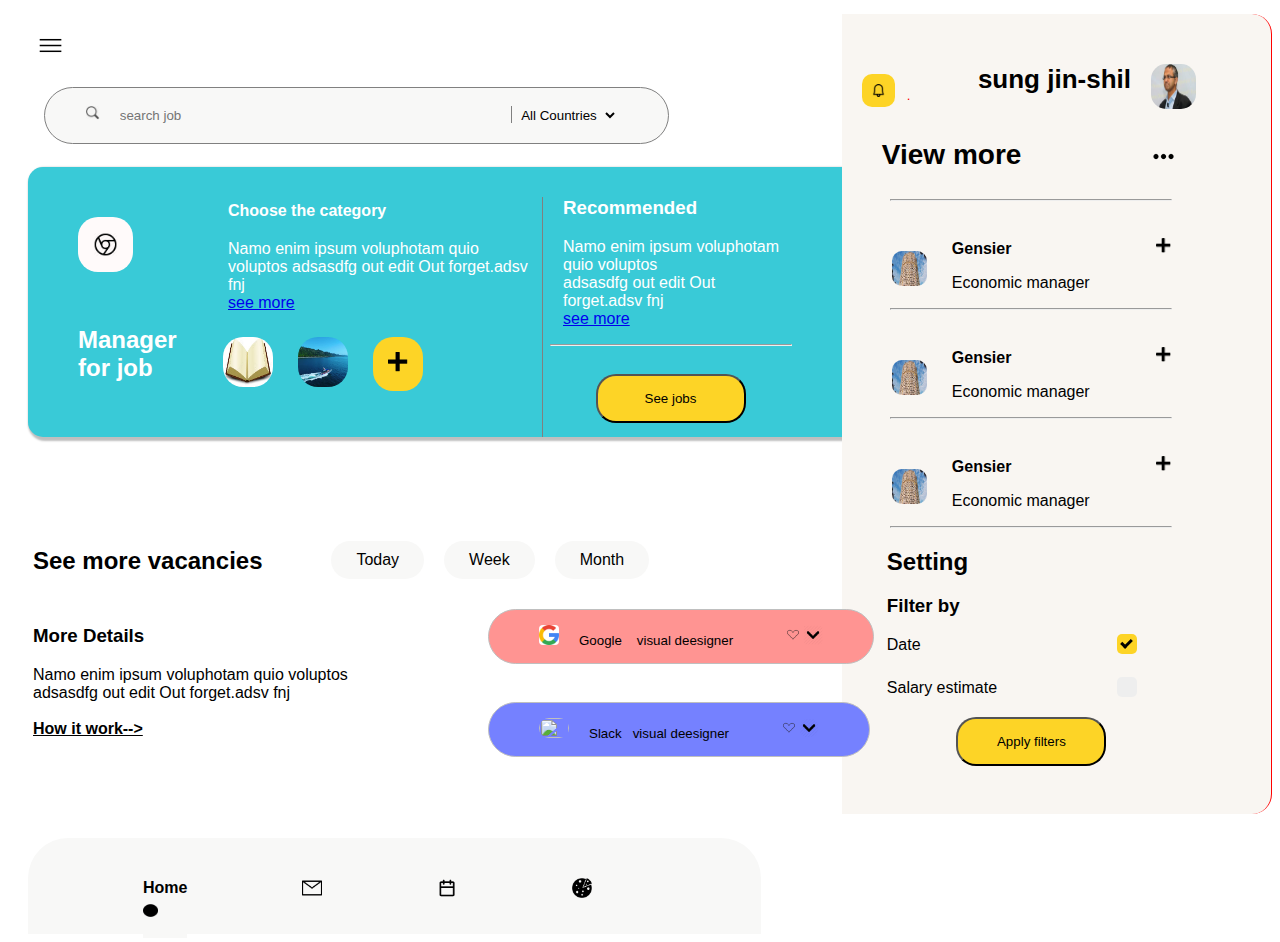
==== dashboard/index.html @ 6e835088 "Merge bcb87bbb2608d926cbf8897fd43432208ab57dce into 6af9ce44d86b3d22a44468697cd04b26434833ad" ====
<!DOCTYPE html>
<html lang="en">

<head>
    <meta charset="UTF-8">
    <meta name="viewport" content="width=device-width, initial-scale=1.0">
    <meta http-equiv="X-UA-Compatible" content="ie=edge">
    <link rel="stylesheet" href="./style.css">
    <title>Dashboard</title>
</head>

<body>
    <section class="side1">
        <img src="./images/nav.png" height="35" width="35" class="nav-to">
        <div class="search">

            <div class="search-bar"> <img src="./images/search.png" height="15" width="15"> <input type="text"
                    placeholder="search job">
                <label class="verticalLine">
                    <select>
                        <option>All Countries</option>
                    </select>
                </label>

            </div>
        </div>
        <div class="card">
            <div class="inner-wrapper">
                <img src="./images/chrome.png" height="25" width="25">
                <h2>Manager<br> for job</h2>
                <div class="inner-wrapper-header"><b>Choose the category</b></div>
                <p>Namo enim ipsum voluphotam quio voluptos adsasdfg out edit Out forget.adsv fnj<br><a href="#">see
                        more</a></p>

            </div>
            <div class="seprator">
                <h3>Recommended</h3>
                <p>Namo enim ipsum voluphotam quio voluptos <br> adsasdfg out edit Out forget.adsv fnj<br><a
                        href="#">see more</a></p>
                <hr width="240px;">
                <center> <button class="see-jobs">See jobs</button></center>
            </div>
            <div class="detail">
                <li class="book"> <img src="./images/book.jpg" height="50" width="50"></li>
                <li class="clerk"><img src="./images/clerk.jpg" height="50" width="50"></li>
                <li class="add"><img src="./images/plus.png" height="20" width="20"></li>
            </div>
        </div>

        <div class="cal">
            <ul>
                <li>Today</li>
                <li>Week</li>
                <li>Month</li>
            </ul>
        </div>

        </div>
        <div class="btn">
            <button class="google"><img src="./images/googlee.png" height="20" width="20"  "><label class="google-title">Google &nbsp;&nbsp;&nbspvisual
                deesigner</label><img src="./images/heart.png" height="20" width="20" class="heart-google"><img src="./images/dropdown.png" height="20" width="20"></div> </button><br>
        <button class="slack"><img src="slack.png" height="20" width="30"><label class="slack-button">Slack</label><label>&nbsp;&nbsp;&nbspvisual
                deesigner</label><img src="./images/heart.png" height="20" width="20" class="heart"><img src="./images/dropdown.png" height="20" width="20"> </button>
        </div>
        <div class="external">
            <h2>See more vacancies</h2>
            <h3>More Details</h3>
            <p>Namo enim ipsum voluphotam quio voluptos <br> adsasdfg out edit Out forget.adsv fnj<br><a
                    href="#"><b><br>How it
                        work--> </b></a></p>
        </div>

    </section>
    <section class="nav-bar">
        <div class="nav-wrapper">
            <img src="./images/notification.png" height="13" width="13" class="notification-icon"><sup class="alert">.</sup>
            <div class="profile-title">
                <h2>sung jin-shil<img src="./images/profile.jpg" height="45" width="45" class="profile-img"></h2>
            </div>
        </div>
        <div>
            <h3 class="view-more">View more</h3>
        </div>
        <div class="nav-hor"><img src="./images/nav-hor.png" height="25" width="25"></div>
        <hr width="280">
        <div class="data1">
            <img src="./images/building.jpg" height="35" width="35">
            <div class="text">
                <label class="text"><b>Gensier</b></label>
                <p> Economic manager<p>
                        <div class="plus">
                            <img src="./images/plus.png" height="15" width="15">
                        </div>
            </div>
        </div>
        <hr width="280">
        <div class="data1">
            <img src="./images/building.jpg" height="35" width="35">
            <div class="text">
                <label class="text"><b>Gensier</b></label>
                <p> Economic manager<p>
                        <div class="plus">
                            <img src="./images/plus.png" height="15" width="15">
                        </div>
            </div>
        </div>
        <hr width="280">
        <div class="data1">
            <img src="./images/building.jpg" height="35" width="35">
            <div class="text">
                <label class="text"><b>Gensier</b></label>
                <p> Economic manager<p>
                        <div class="plus">
                            <img src="./images/plus.png" height="15" width="15">
                        </div>
            </div>
            <hr width="280">
            <div class="filter">
                <h2>Setting</h2>
                <div>
                    <h3>Filter by</h3>
                </div>
                <div class="date">Date<label class="container">
                        <input type="checkbox" checked>
                        <span class="checkmark"></span>
                    </label>
                </div>
            </div>

            <div class="salary">Salary estimate<label class="container">
                    <input type="checkbox" >
                    <span class="checkmark"></span>
                </label>
            </div>
            <center><button class="see-jobs">Apply filters</button></center>
        </div>

        </div>

    </section>
    <section class="bottom">
        <div class="bottom-bar">
            <li>
                <div class="home"><b>Home</b>
                    <div class="dot"><img src="./images/dot.png" height="25" width="15" class="dot"></div>
                </div>
            </li>
            <li>
                <div><img src="./images/email.png" height="20" width="20"></div>
            </li>
            <li>
                <div><img src="./images/calender.png" height="20" width="20"></div>
            </li>
            <li>
                <div><img src="./images/pizza.png" height="20" width="20"></div>
            </li>
        </div>
    </section>
</body>

</html>
---- dashboard/style.css ----
*{
    font-family: Verdana, Geneva, Tahoma, sans-serif;
}
.side1{
    width:80%;
}
.search-bar input[type="text"]{
padding-top:10px;
padding-bottom:10px;
padding-left:15px;
border: none;
background-color: #f8f8f7;
}
.search{
    float:right;
    margin-right:350px;
  border:1px solid grey;
  border-radius:35px;
  margin-top:20px;
  padding-right:50px;
  padding-top:10px;
 
  padding-bottom:10px;
  background-color: #f8f8f7;
}
.search-bar img{
    margin-left:40px;
}
.search select{
    background-color: #f8f8f7;
    padding: 5px;
    margin-left:0px;
    border: none
}
.verticalLine {
    border-left: 1px solid grey;
    margin-left:208px;
  }
  .seprator{
    border-left: 1px solid grey;
    margin-left:29rem;
    height:15rem;
    margin-top:-145px;

  }
  .seprator h3{
      margin-top:30px;
      margin-left:20px;
      color:white
  }
  .seprator p{
    margin-top:0px;
    margin-left:20px;
    color:white
}
  .card{
      background-color: #39cad7;
      margin-top:100px;
      margin-left:20px;
      padding-left:50px;
      padding-right:80px;
      padding-bottom:0px;
      width:45rem;
      border-radius: 15px;
      box-shadow: 2px 2px 2px 2px #BFBFBF
  }
  .google-title{
    margin-left:20px;
  }
  .dot{
    margin-top:-40px;
  }
  .detail{
      margin-top:-100px;
      margin-left:120px
  }
  .detail li{
float:left;
list-style: none;
margin-left:25px;
  }
  .add{
      border-radius:20px;
      background-color: #fdd426;
      padding:15px;
  }
  .clerk img{
    border-radius:20px;
  }
  .book img{
    border-radius:20px; 
  }
  .btn{
      margin-top:150px;
  }
  .cal li{
      float:left;
      margin-left: 20px;
      margin-top:9rem;
list-style: none ;
background-color: #f8f8f7;
padding:10px 25px 10px 25px;
border-radius: 25px;
color:black;
  }
  .cal li:hover{
      background-color: #7581ff;
  }
  .inner-wrapper-header{
    margin-left:150px;margin-top:-200px;
    color:white
  }
  .cal{
      float: right;
      margin-right:370px;
      margin-top:-10px;
  }
  .inner-wrapper img{
      margin-top:50px;
      border-radius:20px;
      padding:15px;
      background-color: snow;
  }
  .inner-wrapper h2{
      margin-top:50px;
      color: white;
  }
  .inner-wrapper p{
      margin-left:150px;
      margin-top:20px;
    width:19rem;
      color:white;
  }
  .inner-wrapper label{
    margin-left:200px;
    margin-top:-400px;
}
.google{
    margin-left:30rem;
    padding:15px 50px 15px 50px ;
    background-color: #ff9492;
    border-radius:50px;
    border: 1px solid #BFBFBF;
    margin-top:30px;
}
.google img{
border-radius:4px;

}
.slack{
        margin-top:20px;
        margin-left:30rem;
        padding:15px 50px 15px 50px ;
        background-color: #7581ff;
        border: 1px solid #BFBFBF;
        border-radius:50px;
    }
.slack img{
border-radius:12px;
}
.external{
    margin-left:25px    

}

.external h2{
    margin-top:-210px;
}
.external h3{
    margin-top:50px;
}
.external a{
    color:black;
    
}

.see-jobs{
    width:150px;
    padding:15px 30px 15px 30px;
    border-radius:20px; 
    margin-top:20px;
    background-color: #fdd426;
    
}
.nav-bar{
    float:right;
    background-color: #f9f6f2;
    width:30%;
    padding-right:50px;
    margin-top:-740px;
    margin-right:rem;
    border-right: 1px solid red; 
    border-top-right-radius: 20px;
    border-bottom-right-radius: 20px;   
    height: 800PX;
}
.home{
    margin-top:40px;
}
.nav-to{
    margin-left:25px;
    margin-top:20px;
}
.notification-icon{
    margin-top:60px;
    margin-left:20px;
    background-color: #fdd426;
    padding:10px;
    border-radius:10px;
}
.alert{
    color:red;
    padding:12px;
    margin-top:-60px;
}
.profile-title{
    margin-top:30px;
    margin-right:90px;
    float:right;
    
}.profile-title img{
    margin-left:0px;
    border-radius:35px;

    padding:20px;
}
.profile-title h2{
    margin-top:20px;
    margin-left:50px;
    font-size:26px;
}
.view-more{
    font-size:28px;
    margin-left:40px;
}
.profile-img{
    margin-right:10px;
    position: absolute;
    margin-top:-20px;
}
.nav-hor{
    float:right;
    margin-top:-55px;
    margin-right:45px;
}

.data1 img{
border-radius:10px;
margin-left:50px;
}
.data1 label{
    margin-left:110px;
}
.data1  p{
    margin-left:110px;

}
.data1{
    margin-top:50px;
}
.text{
    margin-top:-50px;
}
.plus{
    float: right;
    margin-top:-70px;
    margin-right:50px;

}
.filter{
    margin-left:45px; 
}
.container {
    display: block;
    position: relative;
    padding-left: 35px;
    margin-left:100px;
    cursor: pointer;
    font-size: 22px;
    -webkit-user-select: none;
    -moz-user-select: none;
    -ms-user-select: none;
    user-select: none;
  }
  
  .container input {
    position: absolute;
    opacity: 0;
    cursor: pointer;
    height: 0;
    width: 0;
    
  }
  

  .checkmark {
    position: absolute;
    top: 0;
    margin-top:-20px;
    margin-left:120px;
    left: 0;
    height: 20px;
    width: 20px;
    background-color: #eee;
    border-radius: 5px;
  }
  
  
  .container:hover input ~ .checkmark {
    background-color: #ccc;
  }
  

  .container input:checked ~ .checkmark {
    background-color: #fdd426;
  }
  
 
  .checkmark:after {
    content: "";
    position: absolute;
    display: none;
  }
  
  
  .container input:checked ~ .checkmark:after {
    display: block;
  }
  

  .container .checkmark:after {
    left: 6px;
    top: 3px;
    width: 4px;
    height: 8px;
    border: solid black;
    border-width: 0 3px 3px 0;
    -webkit-transform: rotate(45deg);
    -ms-transform: rotate(45deg);
    transform: rotate(45deg);
  }
  .salary{
      margin-top:25px;
      margin-left:45px;
  }
  .google-logo{
      margin-left:0px
  }
 .google-title{
     margin-left:20px;
 }
 .heart-google{
     margin-left:50px;
 }
 .heart{
    margin-left:50px;
}
  
  .bottom-bar li{
      float:left;
      background-color:#f8f8f7;
    padding-bottom:10px;
      align-content:center;
      line-height: 20px;
      margin-left:115px;
     list-style: none;
    
        }
  .bottom-bar li img{
      margin-top:40px;
     
  }
  .bottom{
      margin-left:20px;
background-color: #f8f8f7;
height: 6rem;
width:58%;
margin-top:100px;
border-top-left-radius: 40px;
border-top-right-radius: 40px;
  }
  .slack-button{
    margin-left:20px;
  }
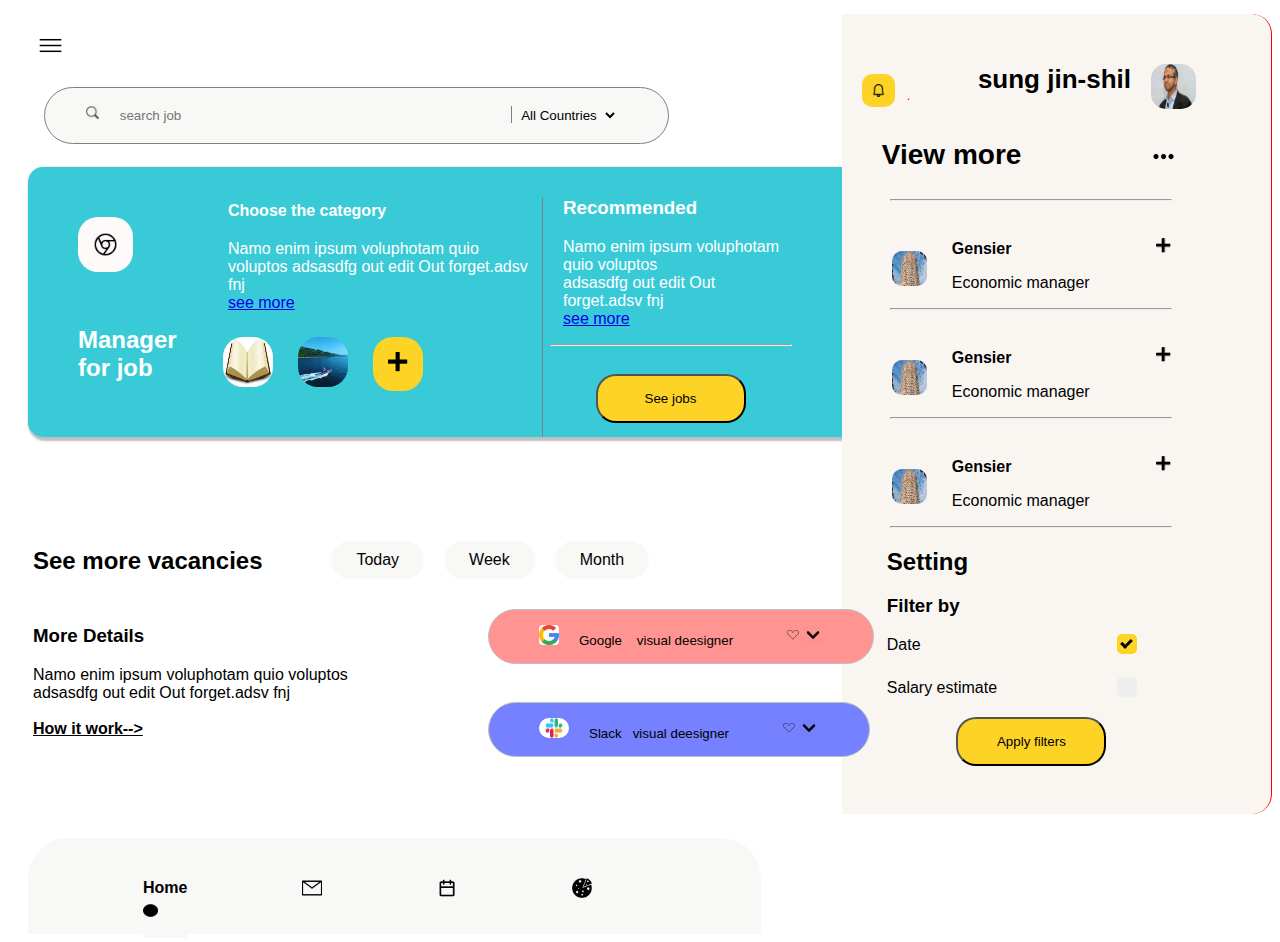
==== commit 95519d2a: "Update index.html" ====
--- a/dashboard/index.html
+++ b/dashboard/index.html
@@ -59,7 +59,7 @@
         <div class="btn">
             <button class="google"><img src="./images/googlee.png" height="20" width="20"  "><label class="google-title">Google &nbsp;&nbsp;&nbspvisual
                 deesigner</label><img src="./images/heart.png" height="20" width="20" class="heart-google"><img src="./images/dropdown.png" height="20" width="20"></div> </button><br>
-        <button class="slack"><img src="slack.png" height="20" width="30"><label class="slack-button">Slack</label><label>&nbsp;&nbsp;&nbspvisual
+        <button class="slack"><img src="./images/slack.png" height="20" width="30"><label class="slack-button">Slack</label><label>&nbsp;&nbsp;&nbspvisual
                 deesigner</label><img src="./images/heart.png" height="20" width="20" class="heart"><img src="./images/dropdown.png" height="20" width="20"> </button>
         </div>
         <div class="external">
@@ -158,4 +158,4 @@
     </section>
 </body>
 
-</html>+</html>
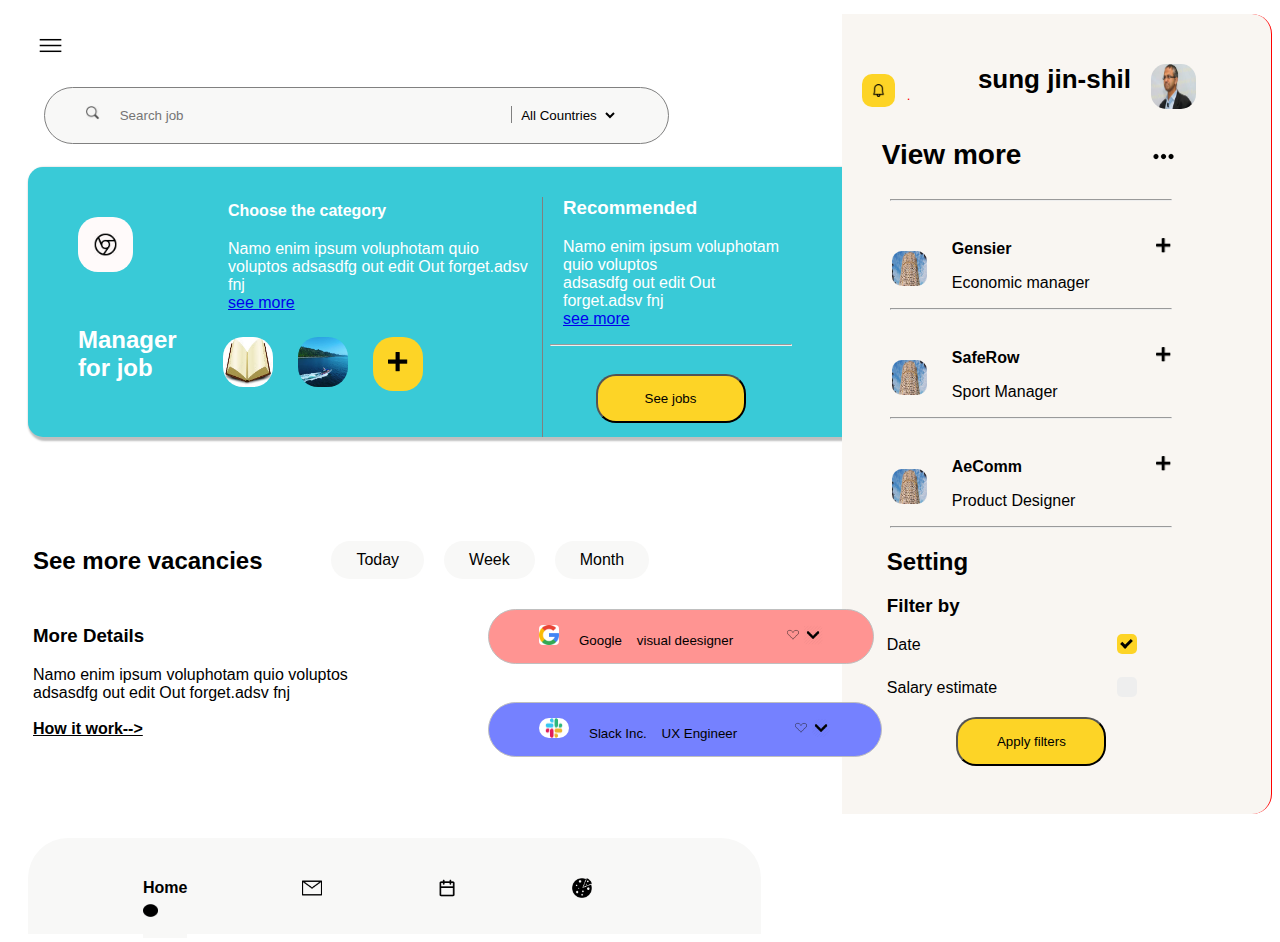
==== commit 5bd925b6: "Update index.html" ====
--- a/dashboard/index.html
+++ b/dashboard/index.html
@@ -15,7 +15,7 @@
         <div class="search">
 
             <div class="search-bar"> <img src="./images/search.png" height="15" width="15"> <input type="text"
-                    placeholder="search job">
+                    placeholder="Search job">
                 <label class="verticalLine">
                     <select>
                         <option>All Countries</option>
@@ -59,8 +59,8 @@
         <div class="btn">
             <button class="google"><img src="./images/googlee.png" height="20" width="20"  "><label class="google-title">Google &nbsp;&nbsp;&nbspvisual
                 deesigner</label><img src="./images/heart.png" height="20" width="20" class="heart-google"><img src="./images/dropdown.png" height="20" width="20"></div> </button><br>
-        <button class="slack"><img src="./images/slack.png" height="20" width="30"><label class="slack-button">Slack</label><label>&nbsp;&nbsp;&nbspvisual
-                deesigner</label><img src="./images/heart.png" height="20" width="20" class="heart"><img src="./images/dropdown.png" height="20" width="20"> </button>
+        <button class="slack"><img src="./images/slack.png" height="20" width="30"><label class="slack-button">Slack Inc.</label><label>&nbsp;&nbsp;&nbsp; UX Engineer
+                </label><img src="./images/heart.png" height="20" width="20" class="heart"><img src="./images/dropdown.png" height="20" width="20"> </button>
         </div>
         <div class="external">
             <h2>See more vacancies</h2>
@@ -75,7 +75,7 @@
         <div class="nav-wrapper">
             <img src="./images/notification.png" height="13" width="13" class="notification-icon"><sup class="alert">.</sup>
             <div class="profile-title">
-                <h2>sung jin-shil<img src="./images/profile.jpg" height="45" width="45" class="profile-img"></h2>
+              <h2 >sung jin-shil<img src="./images/profile.jpg" height="45" width="45" class="profile-img"></h2>
             </div>
         </div>
         <div>
@@ -97,8 +97,8 @@
         <div class="data1">
             <img src="./images/building.jpg" height="35" width="35">
             <div class="text">
-                <label class="text"><b>Gensier</b></label>
-                <p> Economic manager<p>
+                <label class="text"><b>SafeRow</b></label>
+                <p> Sport Manager<p>
                         <div class="plus">
                             <img src="./images/plus.png" height="15" width="15">
                         </div>
@@ -108,8 +108,8 @@
         <div class="data1">
             <img src="./images/building.jpg" height="35" width="35">
             <div class="text">
-                <label class="text"><b>Gensier</b></label>
-                <p> Economic manager<p>
+                <label class="text"><b>AeComm</b></label>
+                <p> Product Designer<p>
                         <div class="plus">
                             <img src="./images/plus.png" height="15" width="15">
                         </div>
